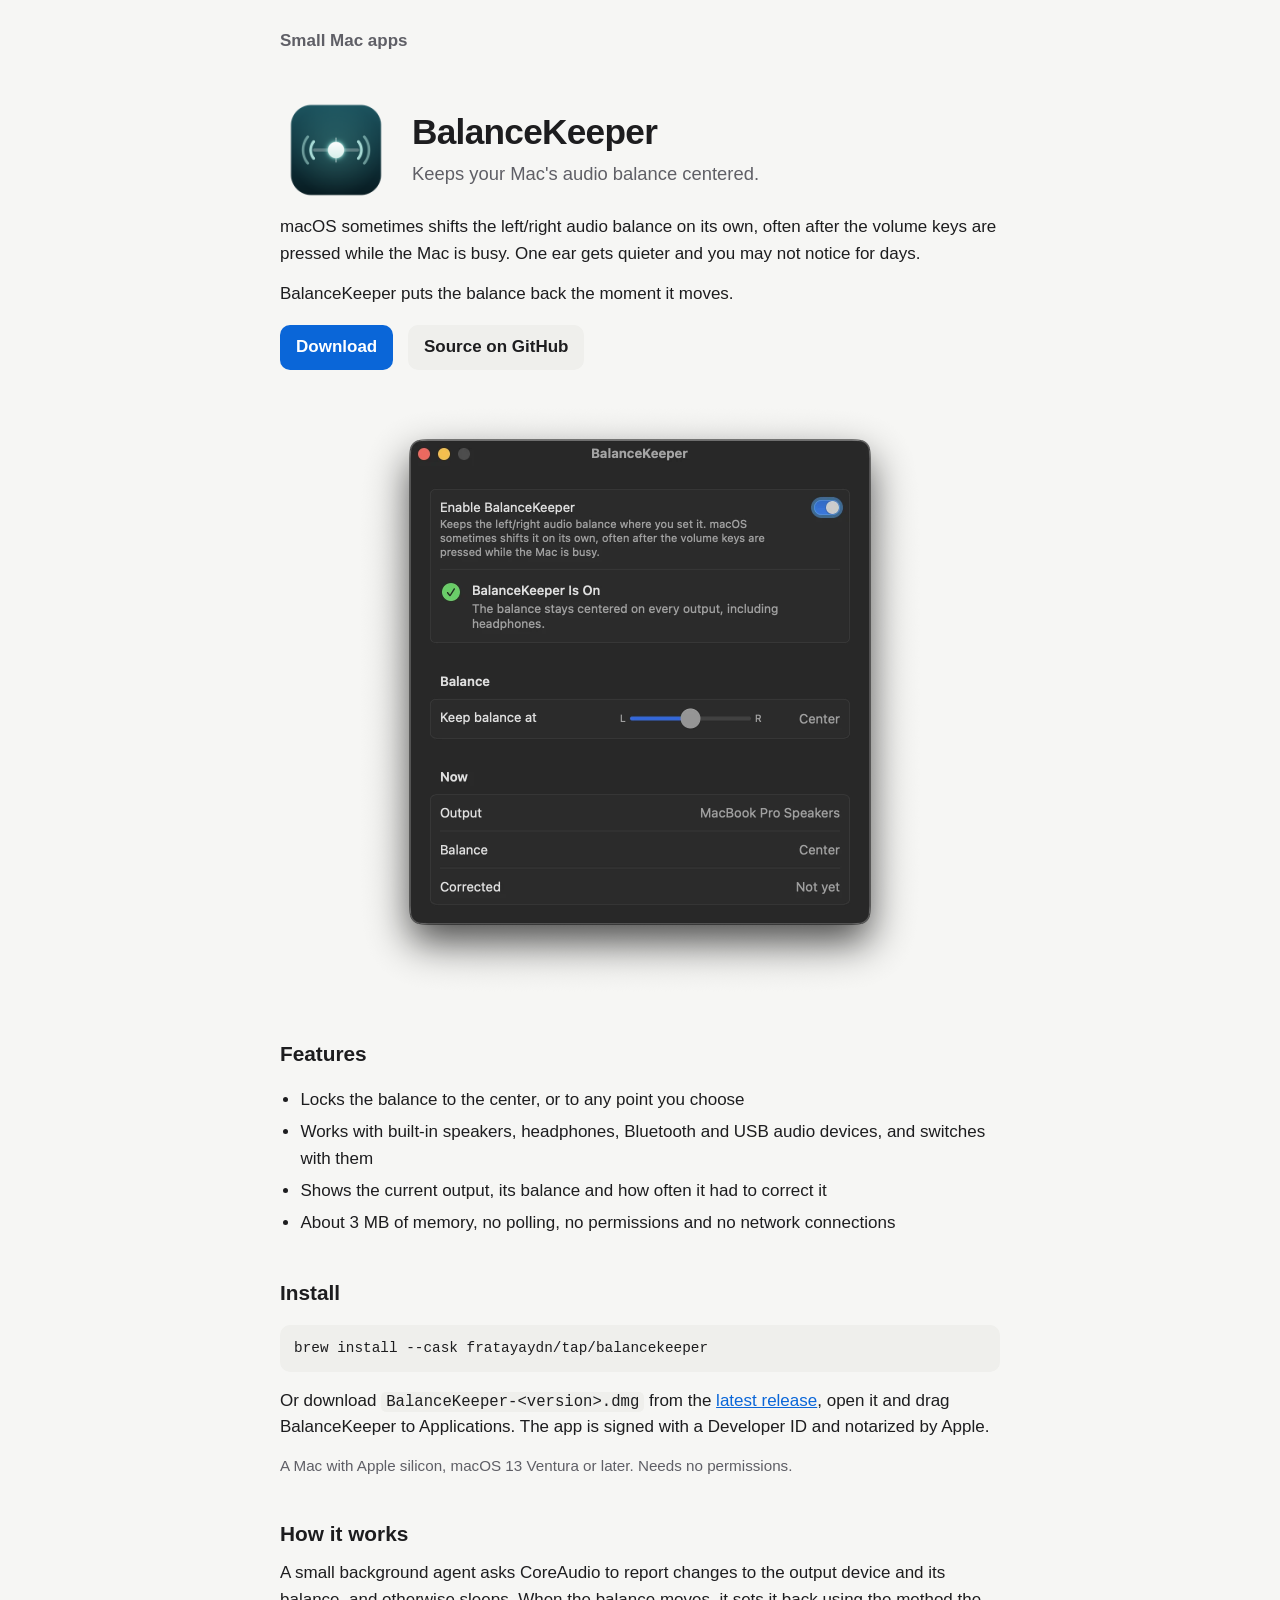
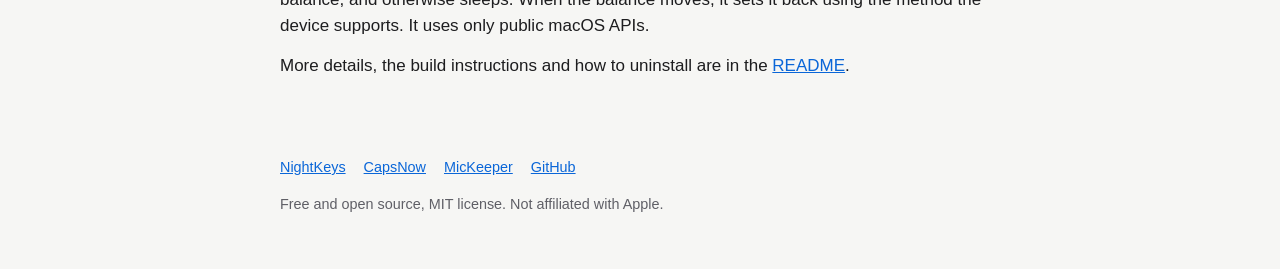
==== balancekeeper/index.html @ ea0573f3 "Add site for the Mac apps" ====
<!doctype html>
<html lang="en">
<head>
<meta charset="utf-8">
<meta name="viewport" content="width=device-width, initial-scale=1">
<title>BalanceKeeper: fix Mac audio balance drifting left or right</title>
<meta name="description" content="Free macOS app that puts your Mac&#x27;s left/right audio balance back when macOS shifts it on its own. Works with speakers, headphones, Bluetooth and USB audio.">
<link rel="canonical" href="https://fratayaydn.github.io/balancekeeper/">
<link rel="icon" href="/assets/balancekeeper-icon-64.png">
<meta property="og:type" content="website">
<meta property="og:title" content="BalanceKeeper: fix Mac audio balance drifting left or right">
<meta property="og:description" content="Free macOS app that puts your Mac&#x27;s left/right audio balance back when macOS shifts it on its own. Works with speakers, headphones, Bluetooth and USB audio.">
<meta property="og:url" content="https://fratayaydn.github.io/balancekeeper/">
<meta property="og:image" content="https://fratayaydn.github.io/assets/balancekeeper-icon-64.png">
<meta name="twitter:card" content="summary">
<link rel="stylesheet" href="/assets/style.css">
</head>
<body>
<header class="site"><a href="/">Small Mac apps</a></header>
<main>
<section class="hero">
<img src="/assets/balancekeeper-icon.png" alt="BalanceKeeper icon" width="112" height="112">
<div>
<h1>BalanceKeeper</h1>
<p>Keeps your Mac's audio balance centered.</p>
</div>
</section>
<p>macOS sometimes shifts the left/right audio balance on its own, often after the volume keys are pressed while the Mac is busy. One ear gets quieter and you may not notice for days.</p>
<p>BalanceKeeper puts the balance back the moment it moves.</p>
<p>
<a class="button" href="https://github.com/fratayaydn/balancekeeper/releases/latest">Download</a>
<a class="button secondary" href="https://github.com/fratayaydn/balancekeeper">Source on GitHub</a>
</p>
<img class="shot" src="/assets/balancekeeper-screenshot.webp" alt="The BalanceKeeper settings window" width="572" loading="lazy">
<h2>Features</h2>
<ul class="features">
<li>Locks the balance to the center, or to any point you choose</li>
<li>Works with built-in speakers, headphones, Bluetooth and USB audio devices, and switches with them</li>
<li>Shows the current output, its balance and how often it had to correct it</li>
<li>About 3 MB of memory, no polling, no permissions and no network connections</li>
</ul>
<h2>Install</h2>
<pre><code>brew install --cask fratayaydn/tap/balancekeeper</code></pre>
<p>Or download <code>BalanceKeeper-&lt;version&gt;.dmg</code> from the <a href="https://github.com/fratayaydn/balancekeeper/releases/latest">latest release</a>, open it and drag BalanceKeeper to Applications. The app is signed with a Developer ID and notarized by Apple.</p>
<p class="note">A Mac with Apple silicon, macOS 13 Ventura or later. Needs no permissions.</p>
<h2>How it works</h2>
<p>A small background agent asks CoreAudio to report changes to the output device and its balance, and otherwise sleeps. When the balance moves, it sets it back using the method the device supports. It uses only public macOS APIs.</p>
<p>More details, the build instructions and how to uninstall are in the <a href="https://github.com/fratayaydn/balancekeeper#readme">README</a>.</p>
</main>
<footer class="site">
<ul><li><a href="/nightkeys/">NightKeys</a></li><li><a href="/capsnow/">CapsNow</a></li><li><a href="/mickeeper/">MicKeeper</a></li><li><a href="https://github.com/fratayaydn">GitHub</a></li></ul>
<p>Free and open source, MIT license. Not affiliated with Apple.</p>
</footer>
</body>
</html>
---- assets/style.css ----
:root {
  --bg: #f6f6f4;
  --card: #ffffff;
  --text: #1d1d1f;
  --muted: #5f5f66;
  --line: #e2e2e0;
  --accent: #0a66d8;
  --code-bg: #efefec;
  color-scheme: light dark;
}
@media (prefers-color-scheme: dark) {
  :root {
    --bg: #161618;
    --card: #1f1f22;
    --text: #ececef;
    --muted: #a0a0a8;
    --line: #313136;
    --accent: #5aa2ff;
    --code-bg: #2a2a2e;
  }
}
* { box-sizing: border-box; }
html { -webkit-text-size-adjust: 100%; }
body {
  margin: 0;
  background: var(--bg);
  color: var(--text);
  font: 17px/1.55 -apple-system, BlinkMacSystemFont, "SF Pro Text", "Helvetica Neue", Arial, sans-serif;
}
main, header.site, footer.site { max-width: 760px; margin: 0 auto; padding: 0 20px; }
header.site { padding-top: 28px; }
header.site a { color: var(--muted); text-decoration: none; font-weight: 600; }
header.site a:hover { color: var(--text); }
a { color: var(--accent); }
h1 { font-size: 2.2rem; line-height: 1.15; margin: 0 0 8px; letter-spacing: -0.02em; }
h2 { font-size: 1.3rem; margin: 40px 0 10px; }
p { margin: 0 0 14px; }
.lead { font-size: 1.15rem; color: var(--muted); margin-bottom: 28px; }
.intro { padding: 48px 0 12px; }
.apps { list-style: none; padding: 0; margin: 0; display: grid; gap: 14px; }
.app {
  display: grid; grid-template-columns: 72px 1fr; gap: 16px; align-items: start;
  background: var(--card); border: 1px solid var(--line); border-radius: 16px; padding: 18px;
}
.app img { width: 72px; height: 72px; }
.app h2 { margin: 0 0 4px; font-size: 1.2rem; }
.app h2 a { color: var(--text); text-decoration: none; }
.app h2 a:hover { text-decoration: underline; }
.app p { color: var(--muted); margin: 0 0 8px; }
.links { display: flex; flex-wrap: wrap; gap: 6px 16px; font-size: 0.95rem; }
.hero { display: flex; gap: 20px; align-items: center; padding: 40px 0 8px; }
.hero img { width: 112px; height: 112px; flex: none; }
.hero p { color: var(--muted); font-size: 1.15rem; margin: 0; }
.shot { display: block; margin: 28px auto 8px; width: 100%; max-width: 572px; height: auto; }
ul.features { padding-left: 1.2em; }
ul.features li { margin-bottom: 6px; }
pre, code { font: 0.92em/1.5 ui-monospace, "SF Mono", Menlo, monospace; }
pre { background: var(--code-bg); border-radius: 10px; padding: 12px 14px; white-space: pre-wrap; word-break: break-word; }
code { background: var(--code-bg); border-radius: 5px; padding: 1px 5px; }
pre code { background: none; padding: 0; }
.button {
  display: inline-block; background: var(--accent); color: #fff; text-decoration: none;
  font-weight: 600; padding: 9px 16px; border-radius: 10px; margin: 4px 10px 4px 0;
}
.button.secondary { background: var(--code-bg); color: var(--text); }
.note { color: var(--muted); font-size: 0.95rem; }
footer.site { color: var(--muted); font-size: 0.9rem; padding-top: 48px; padding-bottom: 40px; }
footer.site ul { list-style: none; padding: 0; display: flex; flex-wrap: wrap; gap: 6px 18px; }
@media (max-width: 520px) {
  h1 { font-size: 1.8rem; }
  .hero { flex-direction: column; align-items: flex-start; }
  .hero img { width: 88px; height: 88px; }
  .app { grid-template-columns: 56px 1fr; }
  .app img { width: 56px; height: 56px; }
}
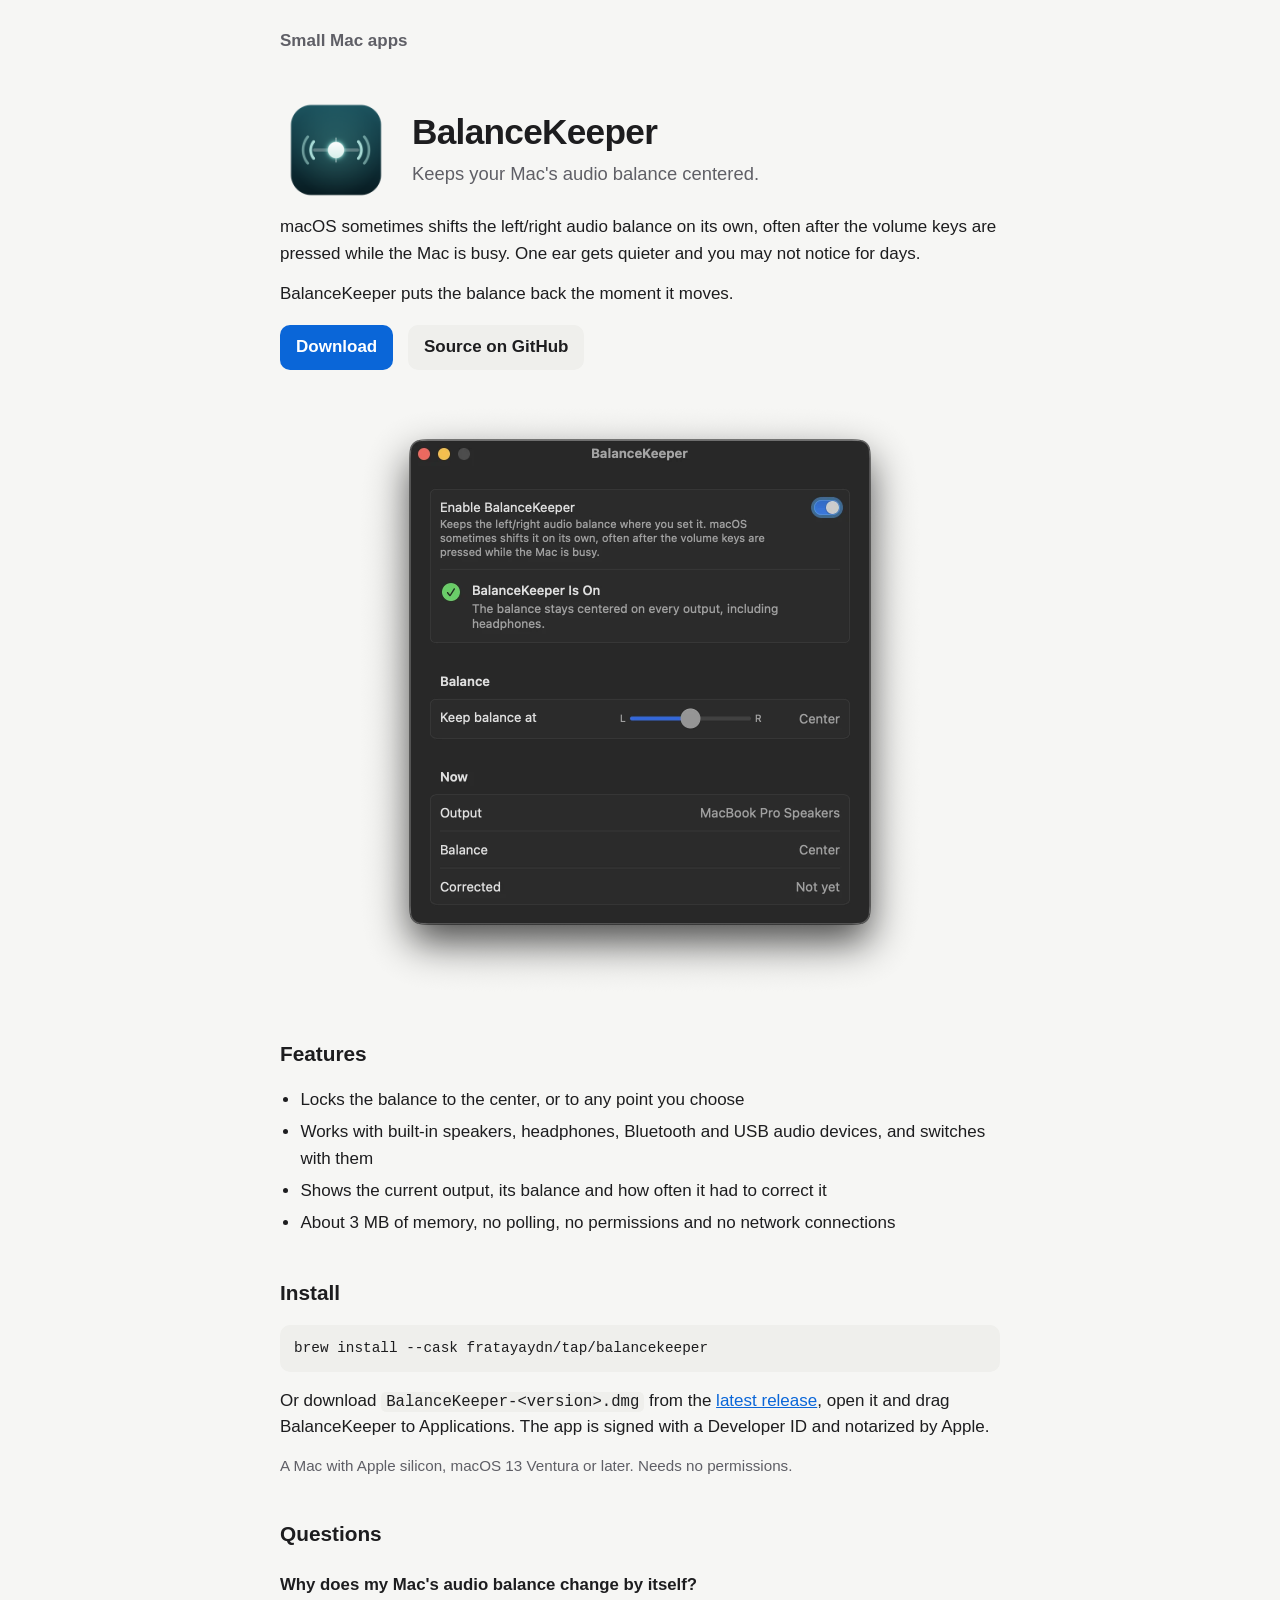
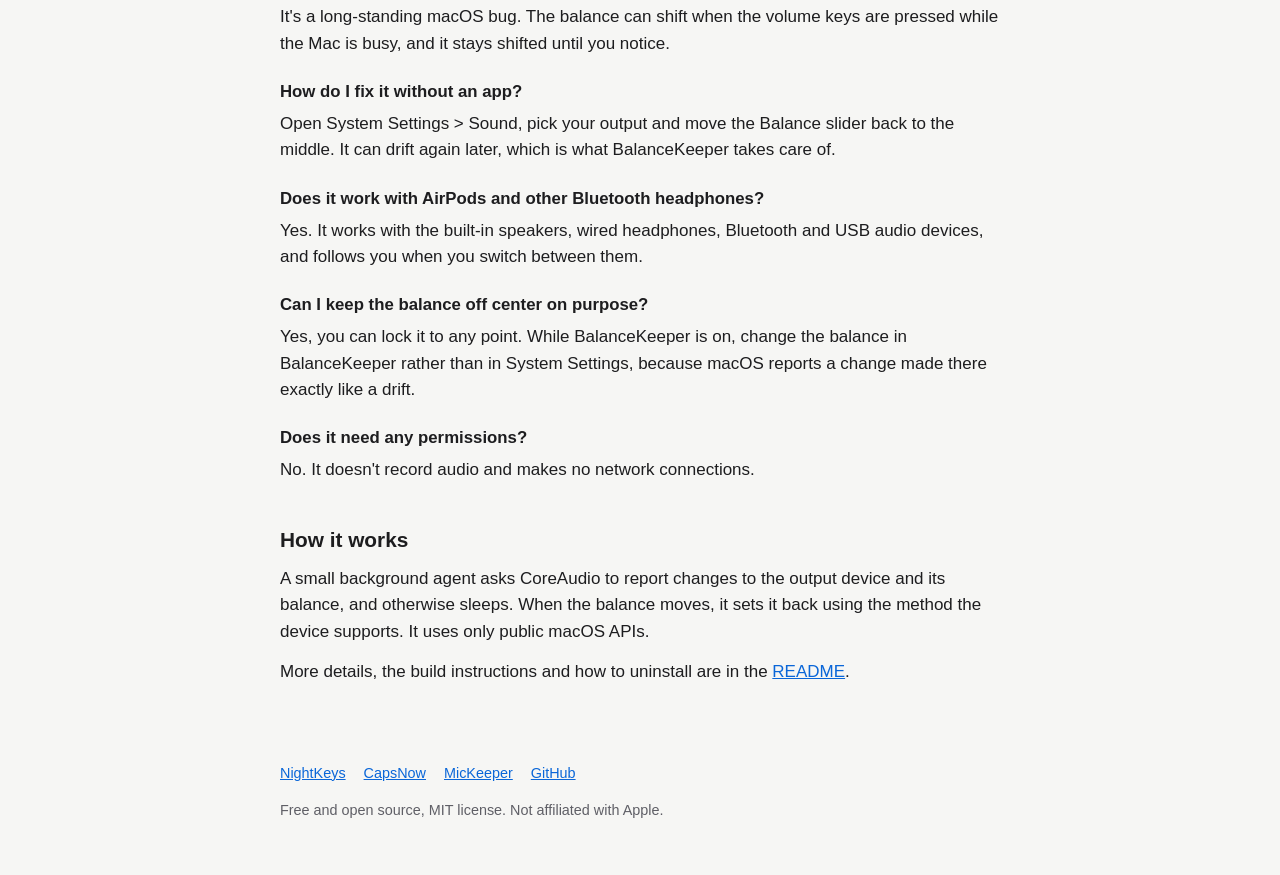
==== commit c0ece763: "Add common questions to each app page" ====
--- a/balancekeeper/index.html
+++ b/balancekeeper/index.html
@@ -14,6 +14,36 @@
 <meta property="og:image" content="https://fratayaydn.github.io/assets/balancekeeper-icon-64.png">
 <meta name="twitter:card" content="summary">
 <link rel="stylesheet" href="/assets/style.css">
+<script type="application/ld+json">
+{
+ "@context": "https://schema.org",
+ "@type": "SoftwareApplication",
+ "name": "BalanceKeeper",
+ "description": "Free macOS app that puts your Mac's left/right audio balance back when macOS shifts it on its own. Works with speakers, headphones, Bluetooth and USB audio.",
+ "url": "https://fratayaydn.github.io/balancekeeper/",
+ "image": "https://fratayaydn.github.io/assets/balancekeeper-icon.png",
+ "screenshot": "https://fratayaydn.github.io/assets/balancekeeper-screenshot.webp",
+ "operatingSystem": "macOS 13 or later",
+ "applicationCategory": "UtilitiesApplication",
+ "downloadUrl": "https://github.com/fratayaydn/balancekeeper/releases/latest",
+ "installUrl": "https://github.com/fratayaydn/balancekeeper#install",
+ "isAccessibleForFree": true,
+ "offers": {
+  "@type": "Offer",
+  "price": "0",
+  "priceCurrency": "USD"
+ },
+ "license": "https://opensource.org/licenses/MIT",
+ "author": {
+  "@type": "Person",
+  "name": "Fırat Ayaydın",
+  "url": "https://github.com/fratayaydn"
+ },
+ "sameAs": [
+  "https://github.com/fratayaydn/balancekeeper"
+ ]
+}
+</script>
 </head>
 <body>
 <header class="site"><a href="/">Small Mac apps</a></header>
@@ -43,6 +73,17 @@
 <pre><code>brew install --cask fratayaydn/tap/balancekeeper</code></pre>
 <p>Or download <code>BalanceKeeper-&lt;version&gt;.dmg</code> from the <a href="https://github.com/fratayaydn/balancekeeper/releases/latest">latest release</a>, open it and drag BalanceKeeper to Applications. The app is signed with a Developer ID and notarized by Apple.</p>
 <p class="note">A Mac with Apple silicon, macOS 13 Ventura or later. Needs no permissions.</p>
+<h2>Questions</h2>
+<h3>Why does my Mac's audio balance change by itself?</h3>
+<p>It's a long-standing macOS bug. The balance can shift when the volume keys are pressed while the Mac is busy, and it stays shifted until you notice.</p>
+<h3>How do I fix it without an app?</h3>
+<p>Open System Settings &gt; Sound, pick your output and move the Balance slider back to the middle. It can drift again later, which is what BalanceKeeper takes care of.</p>
+<h3>Does it work with AirPods and other Bluetooth headphones?</h3>
+<p>Yes. It works with the built-in speakers, wired headphones, Bluetooth and USB audio devices, and follows you when you switch between them.</p>
+<h3>Can I keep the balance off center on purpose?</h3>
+<p>Yes, you can lock it to any point. While BalanceKeeper is on, change the balance in BalanceKeeper rather than in System Settings, because macOS reports a change made there exactly like a drift.</p>
+<h3>Does it need any permissions?</h3>
+<p>No. It doesn't record audio and makes no network connections.</p>
 <h2>How it works</h2>
 <p>A small background agent asks CoreAudio to report changes to the output device and its balance, and otherwise sleeps. When the balance moves, it sets it back using the method the device supports. It uses only public macOS APIs.</p>
 <p>More details, the build instructions and how to uninstall are in the <a href="https://github.com/fratayaydn/balancekeeper#readme">README</a>.</p>
--- a/assets/style.css
+++ b/assets/style.css
@@ -34,6 +34,7 @@
 a { color: var(--accent); }
 h1 { font-size: 2.2rem; line-height: 1.15; margin: 0 0 8px; letter-spacing: -0.02em; }
 h2 { font-size: 1.3rem; margin: 40px 0 10px; }
+h3 { font-size: 1.05rem; margin: 22px 0 6px; }
 p { margin: 0 0 14px; }
 .lead { font-size: 1.15rem; color: var(--muted); margin-bottom: 28px; }
 .intro { padding: 48px 0 12px; }
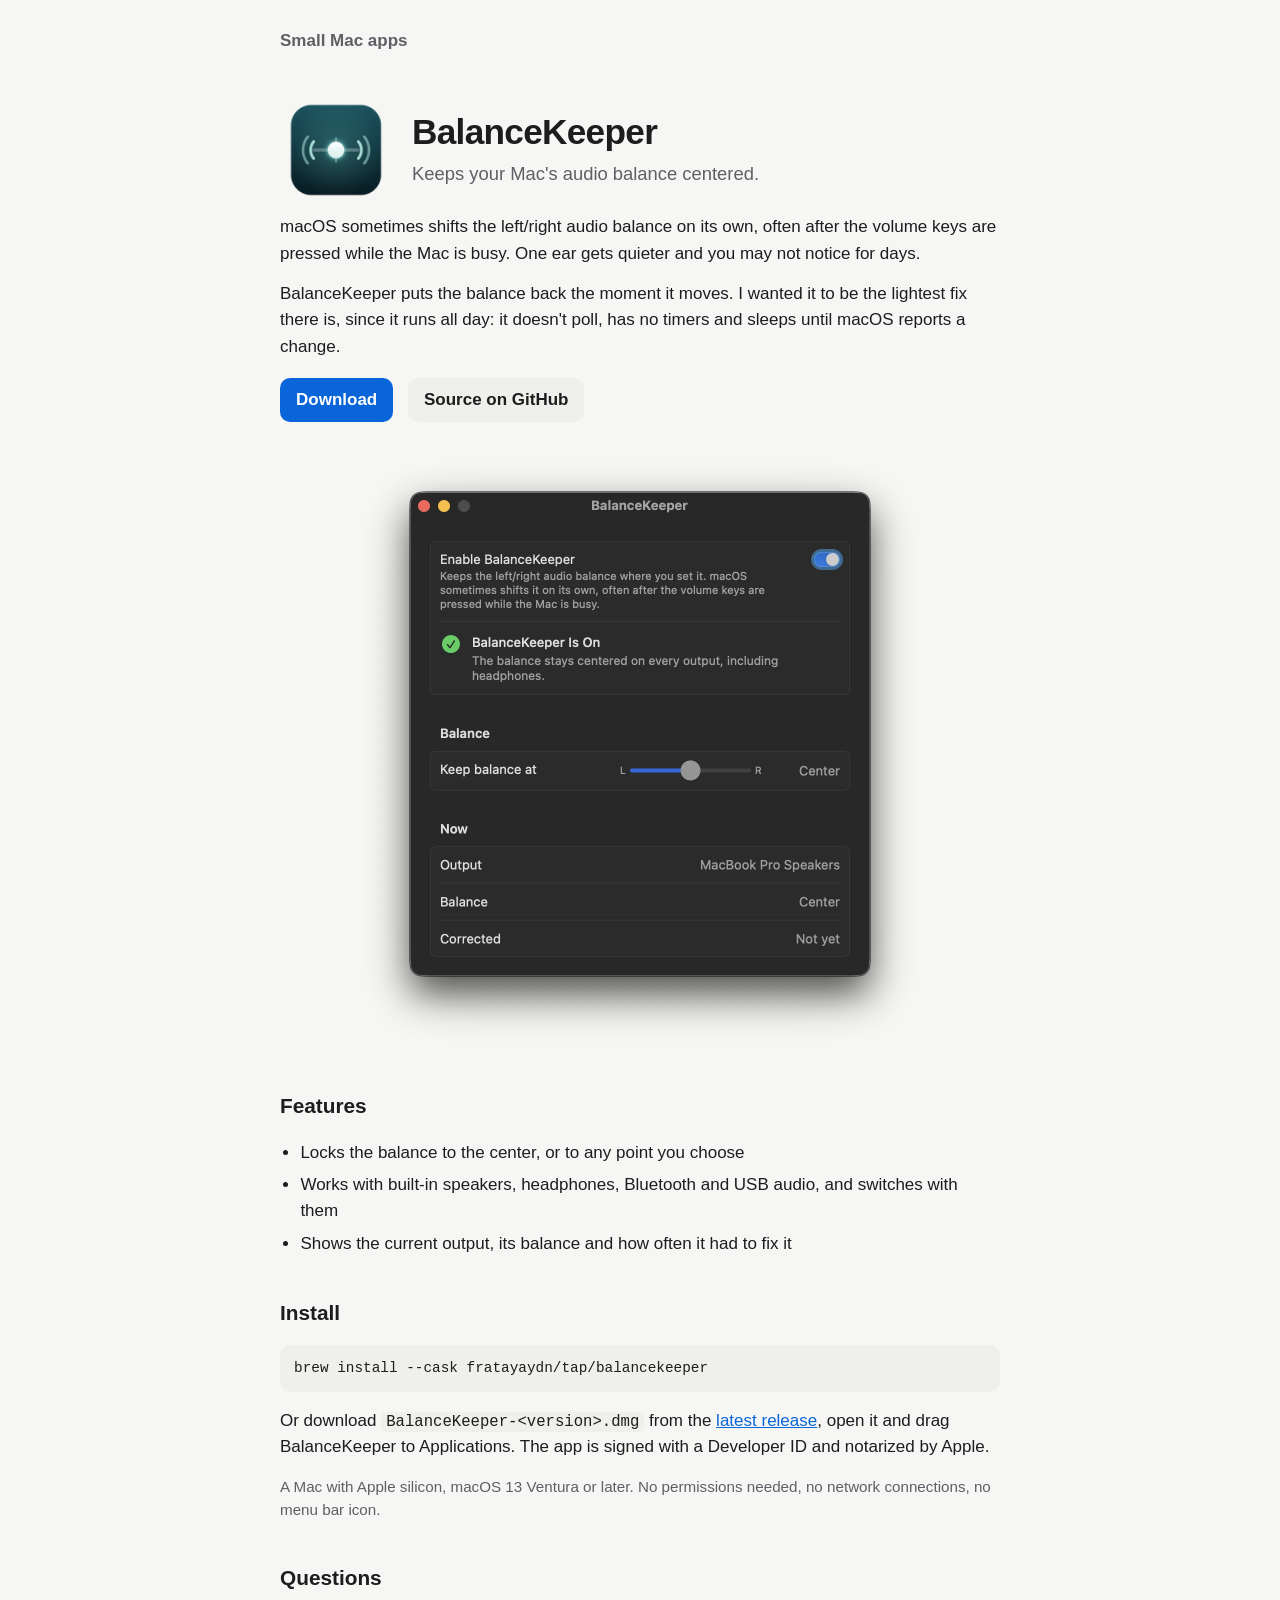
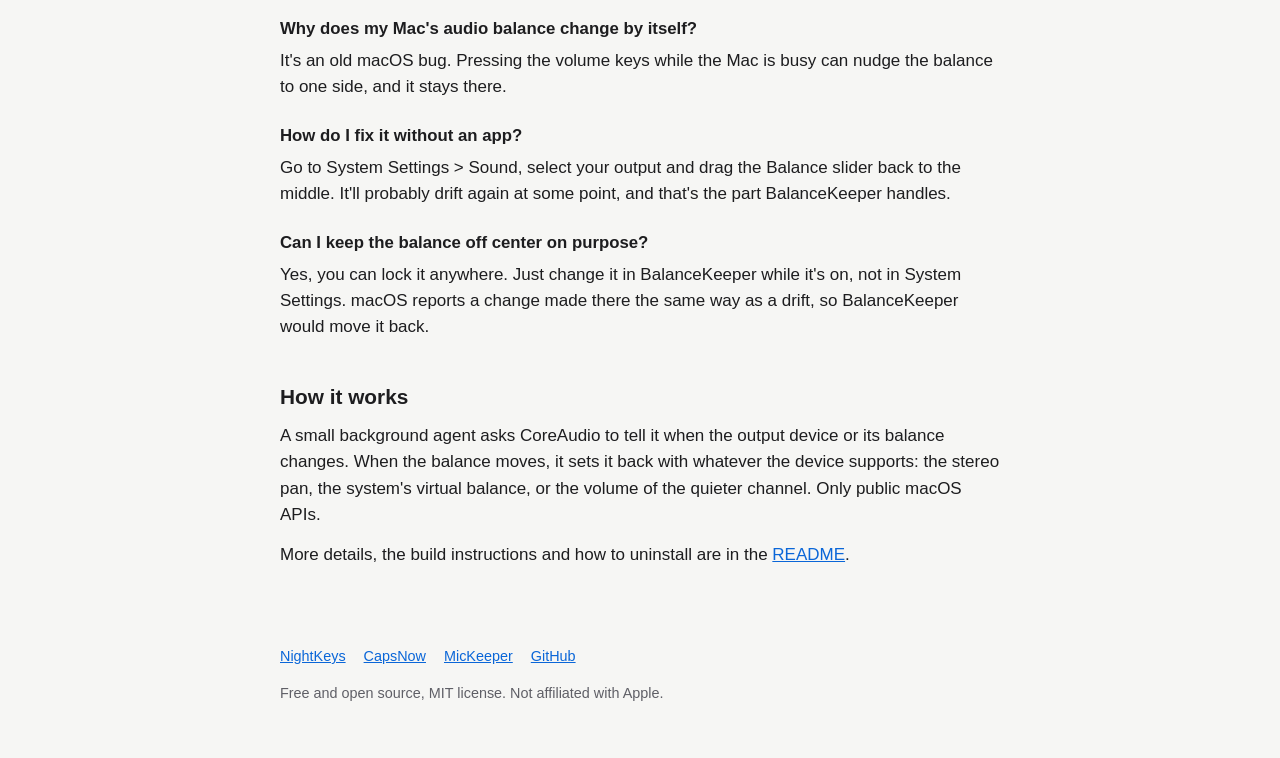
==== commit ed415fd0: "Make the app pages read more naturally" ====
--- a/balancekeeper/index.html
+++ b/balancekeeper/index.html
@@ -4,12 +4,12 @@
 <meta charset="utf-8">
 <meta name="viewport" content="width=device-width, initial-scale=1">
 <title>BalanceKeeper: fix Mac audio balance drifting left or right</title>
-<meta name="description" content="Free macOS app that puts your Mac&#x27;s left/right audio balance back when macOS shifts it on its own. Works with speakers, headphones, Bluetooth and USB audio.">
+<meta name="description" content="Your Mac&#x27;s left/right audio balance sometimes moves on its own. BalanceKeeper puts it back the moment it does. Works with speakers, headphones, Bluetooth and USB audio. Free and open source.">
 <link rel="canonical" href="https://fratayaydn.github.io/balancekeeper/">
 <link rel="icon" href="/assets/balancekeeper-icon-64.png">
 <meta property="og:type" content="website">
 <meta property="og:title" content="BalanceKeeper: fix Mac audio balance drifting left or right">
-<meta property="og:description" content="Free macOS app that puts your Mac&#x27;s left/right audio balance back when macOS shifts it on its own. Works with speakers, headphones, Bluetooth and USB audio.">
+<meta property="og:description" content="Your Mac&#x27;s left/right audio balance sometimes moves on its own. BalanceKeeper puts it back the moment it does. Works with speakers, headphones, Bluetooth and USB audio. Free and open source.">
 <meta property="og:url" content="https://fratayaydn.github.io/balancekeeper/">
 <meta property="og:image" content="https://fratayaydn.github.io/assets/balancekeeper-icon-64.png">
 <meta name="twitter:card" content="summary">
@@ -19,7 +19,7 @@
  "@context": "https://schema.org",
  "@type": "SoftwareApplication",
  "name": "BalanceKeeper",
- "description": "Free macOS app that puts your Mac's left/right audio balance back when macOS shifts it on its own. Works with speakers, headphones, Bluetooth and USB audio.",
+ "description": "Your Mac's left/right audio balance sometimes moves on its own. BalanceKeeper puts it back the moment it does. Works with speakers, headphones, Bluetooth and USB audio. Free and open source.",
  "url": "https://fratayaydn.github.io/balancekeeper/",
  "image": "https://fratayaydn.github.io/assets/balancekeeper-icon.png",
  "screenshot": "https://fratayaydn.github.io/assets/balancekeeper-screenshot.webp",
@@ -56,7 +56,7 @@
 </div>
 </section>
 <p>macOS sometimes shifts the left/right audio balance on its own, often after the volume keys are pressed while the Mac is busy. One ear gets quieter and you may not notice for days.</p>
-<p>BalanceKeeper puts the balance back the moment it moves.</p>
+<p>BalanceKeeper puts the balance back the moment it moves. I wanted it to be the lightest fix there is, since it runs all day: it doesn't poll, has no timers and sleeps until macOS reports a change.</p>
 <p>
 <a class="button" href="https://github.com/fratayaydn/balancekeeper/releases/latest">Download</a>
 <a class="button secondary" href="https://github.com/fratayaydn/balancekeeper">Source on GitHub</a>
@@ -65,27 +65,22 @@
 <h2>Features</h2>
 <ul class="features">
 <li>Locks the balance to the center, or to any point you choose</li>
-<li>Works with built-in speakers, headphones, Bluetooth and USB audio devices, and switches with them</li>
-<li>Shows the current output, its balance and how often it had to correct it</li>
-<li>About 3 MB of memory, no polling, no permissions and no network connections</li>
+<li>Works with built-in speakers, headphones, Bluetooth and USB audio, and switches with them</li>
+<li>Shows the current output, its balance and how often it had to fix it</li>
 </ul>
 <h2>Install</h2>
 <pre><code>brew install --cask fratayaydn/tap/balancekeeper</code></pre>
 <p>Or download <code>BalanceKeeper-&lt;version&gt;.dmg</code> from the <a href="https://github.com/fratayaydn/balancekeeper/releases/latest">latest release</a>, open it and drag BalanceKeeper to Applications. The app is signed with a Developer ID and notarized by Apple.</p>
-<p class="note">A Mac with Apple silicon, macOS 13 Ventura or later. Needs no permissions.</p>
+<p class="note">A Mac with Apple silicon, macOS 13 Ventura or later. No permissions needed, no network connections, no menu bar icon.</p>
 <h2>Questions</h2>
 <h3>Why does my Mac's audio balance change by itself?</h3>
-<p>It's a long-standing macOS bug. The balance can shift when the volume keys are pressed while the Mac is busy, and it stays shifted until you notice.</p>
+<p>It's an old macOS bug. Pressing the volume keys while the Mac is busy can nudge the balance to one side, and it stays there.</p>
 <h3>How do I fix it without an app?</h3>
-<p>Open System Settings &gt; Sound, pick your output and move the Balance slider back to the middle. It can drift again later, which is what BalanceKeeper takes care of.</p>
-<h3>Does it work with AirPods and other Bluetooth headphones?</h3>
-<p>Yes. It works with the built-in speakers, wired headphones, Bluetooth and USB audio devices, and follows you when you switch between them.</p>
+<p>Go to System Settings &gt; Sound, select your output and drag the Balance slider back to the middle. It'll probably drift again at some point, and that's the part BalanceKeeper handles.</p>
 <h3>Can I keep the balance off center on purpose?</h3>
-<p>Yes, you can lock it to any point. While BalanceKeeper is on, change the balance in BalanceKeeper rather than in System Settings, because macOS reports a change made there exactly like a drift.</p>
-<h3>Does it need any permissions?</h3>
-<p>No. It doesn't record audio and makes no network connections.</p>
+<p>Yes, you can lock it anywhere. Just change it in BalanceKeeper while it's on, not in System Settings. macOS reports a change made there the same way as a drift, so BalanceKeeper would move it back.</p>
 <h2>How it works</h2>
-<p>A small background agent asks CoreAudio to report changes to the output device and its balance, and otherwise sleeps. When the balance moves, it sets it back using the method the device supports. It uses only public macOS APIs.</p>
+<p>A small background agent asks CoreAudio to tell it when the output device or its balance changes. When the balance moves, it sets it back with whatever the device supports: the stereo pan, the system's virtual balance, or the volume of the quieter channel. Only public macOS APIs.</p>
 <p>More details, the build instructions and how to uninstall are in the <a href="https://github.com/fratayaydn/balancekeeper#readme">README</a>.</p>
 </main>
 <footer class="site">
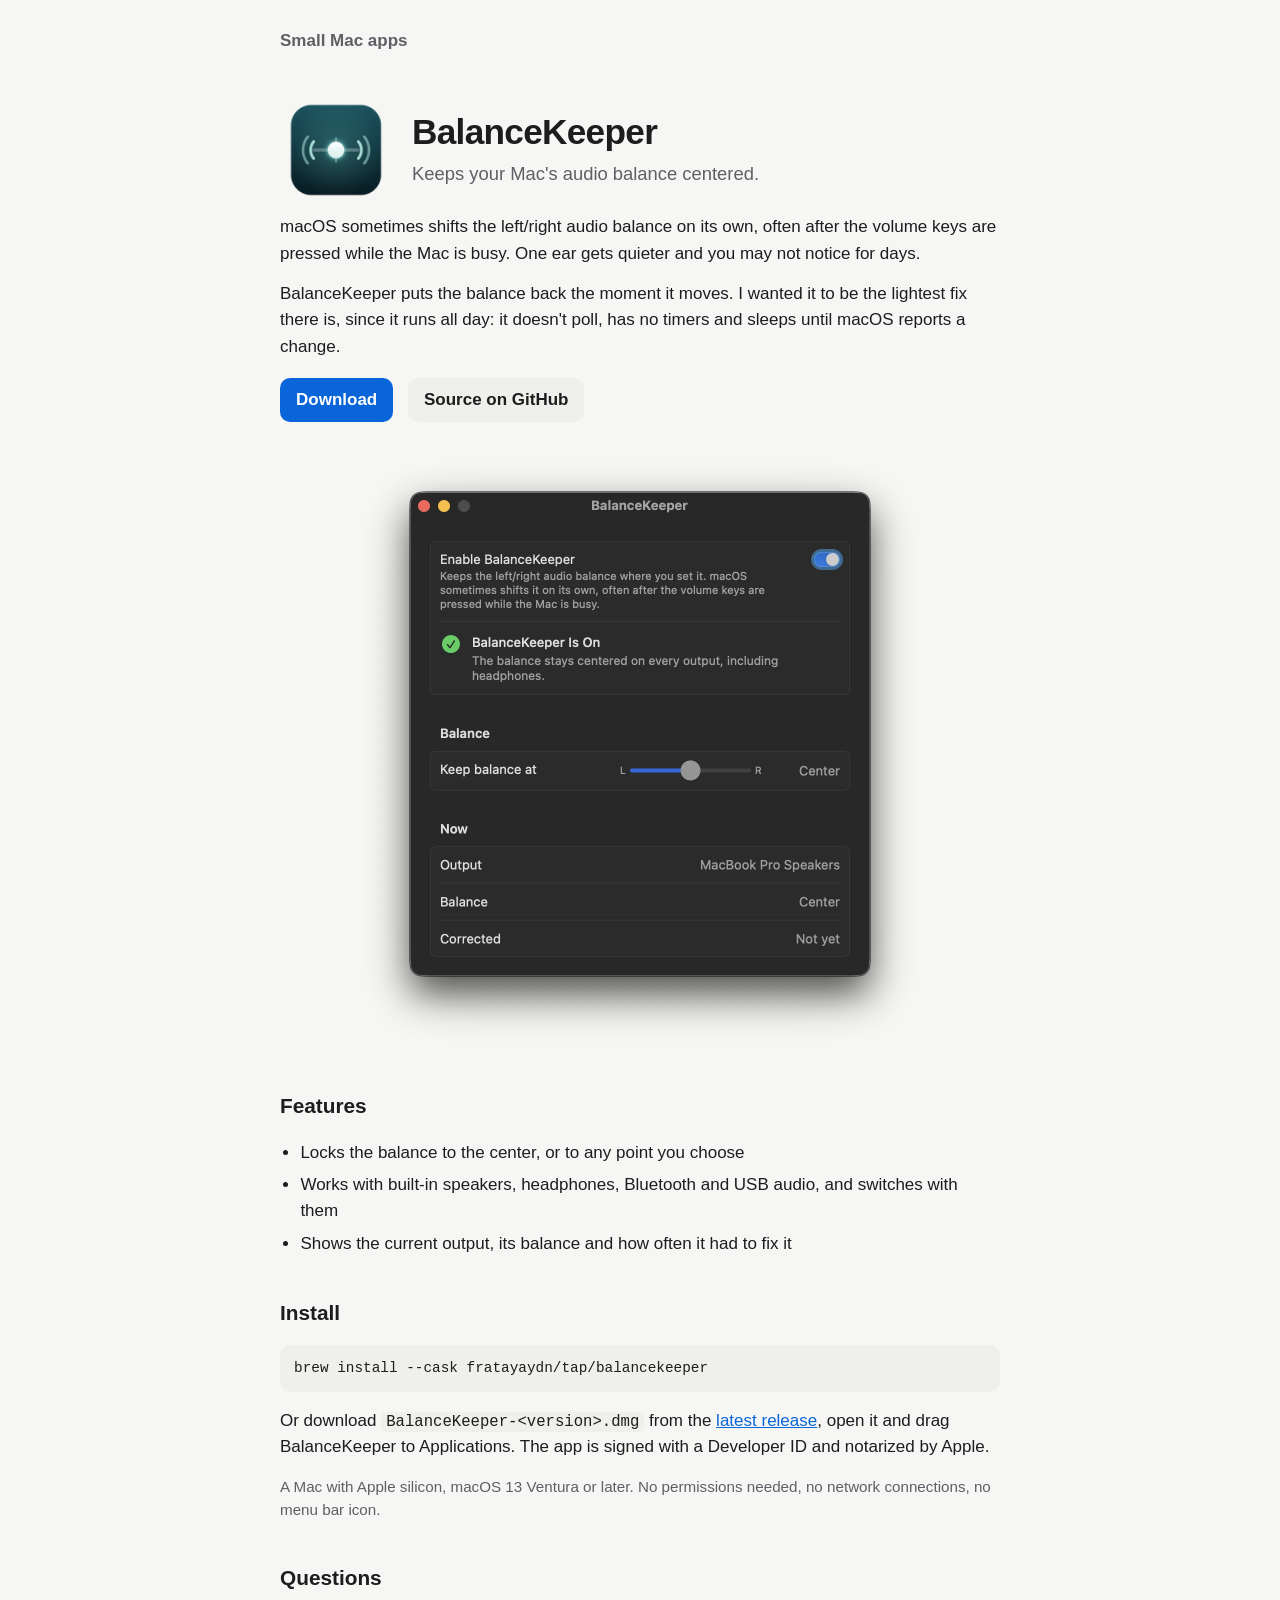
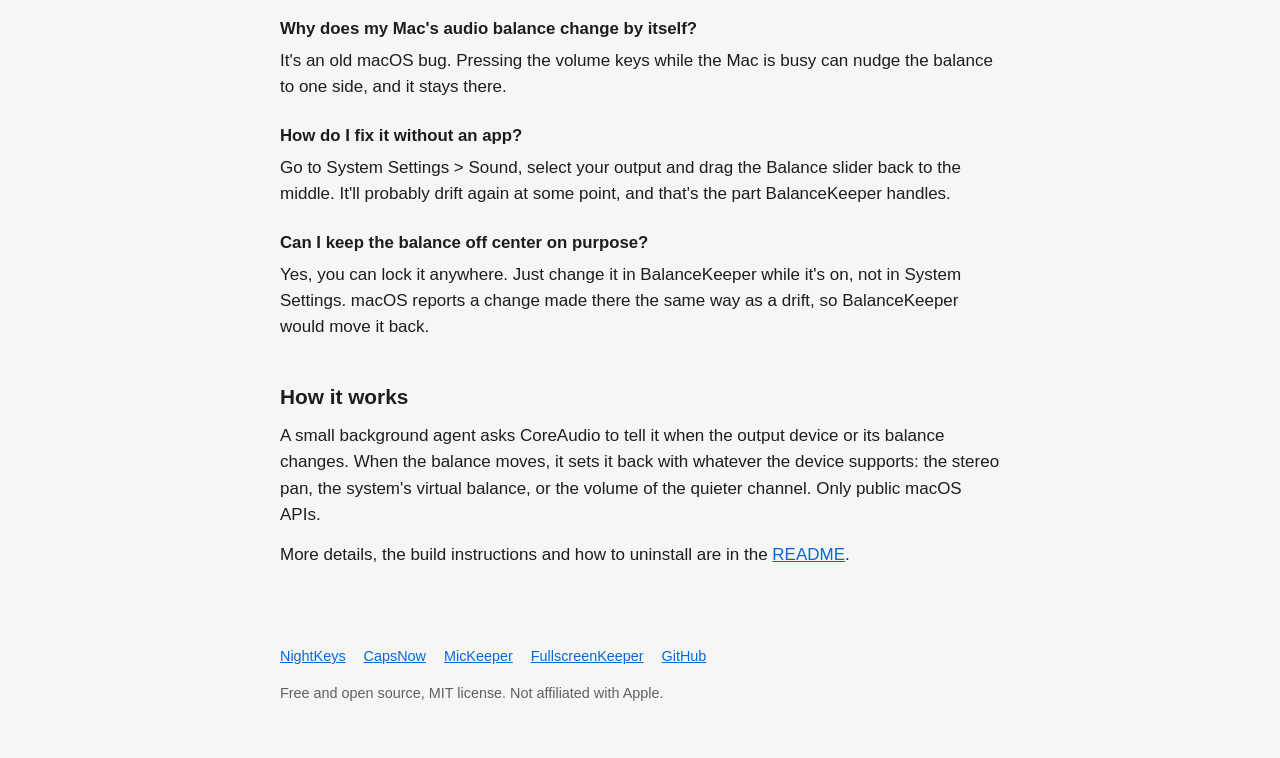
==== commit 5c191fda: "Add FullscreenKeeper" ====
--- a/balancekeeper/index.html
+++ b/balancekeeper/index.html
@@ -11,8 +11,8 @@
 <meta property="og:title" content="BalanceKeeper: fix Mac audio balance drifting left or right">
 <meta property="og:description" content="Your Mac&#x27;s left/right audio balance sometimes moves on its own. BalanceKeeper puts it back the moment it does. Works with speakers, headphones, Bluetooth and USB audio. Free and open source.">
 <meta property="og:url" content="https://fratayaydn.github.io/balancekeeper/">
-<meta property="og:image" content="https://fratayaydn.github.io/assets/balancekeeper-icon-64.png">
-<meta name="twitter:card" content="summary">
+<meta property="og:image" content="https://repository-images.githubusercontent.com/1421093372/2df43763-d694-4285-b40e-0198a69d6f33">
+<meta name="twitter:card" content="summary_large_image">
 <link rel="stylesheet" href="/assets/style.css">
 <script type="application/ld+json">
 {
@@ -84,7 +84,7 @@
 <p>More details, the build instructions and how to uninstall are in the <a href="https://github.com/fratayaydn/balancekeeper#readme">README</a>.</p>
 </main>
 <footer class="site">
-<ul><li><a href="/nightkeys/">NightKeys</a></li><li><a href="/capsnow/">CapsNow</a></li><li><a href="/mickeeper/">MicKeeper</a></li><li><a href="https://github.com/fratayaydn">GitHub</a></li></ul>
+<ul><li><a href="/nightkeys/">NightKeys</a></li><li><a href="/capsnow/">CapsNow</a></li><li><a href="/mickeeper/">MicKeeper</a></li><li><a href="/fullscreenkeeper/">FullscreenKeeper</a></li><li><a href="https://github.com/fratayaydn">GitHub</a></li></ul>
 <p>Free and open source, MIT license. Not affiliated with Apple.</p>
 </footer>
 </body>
